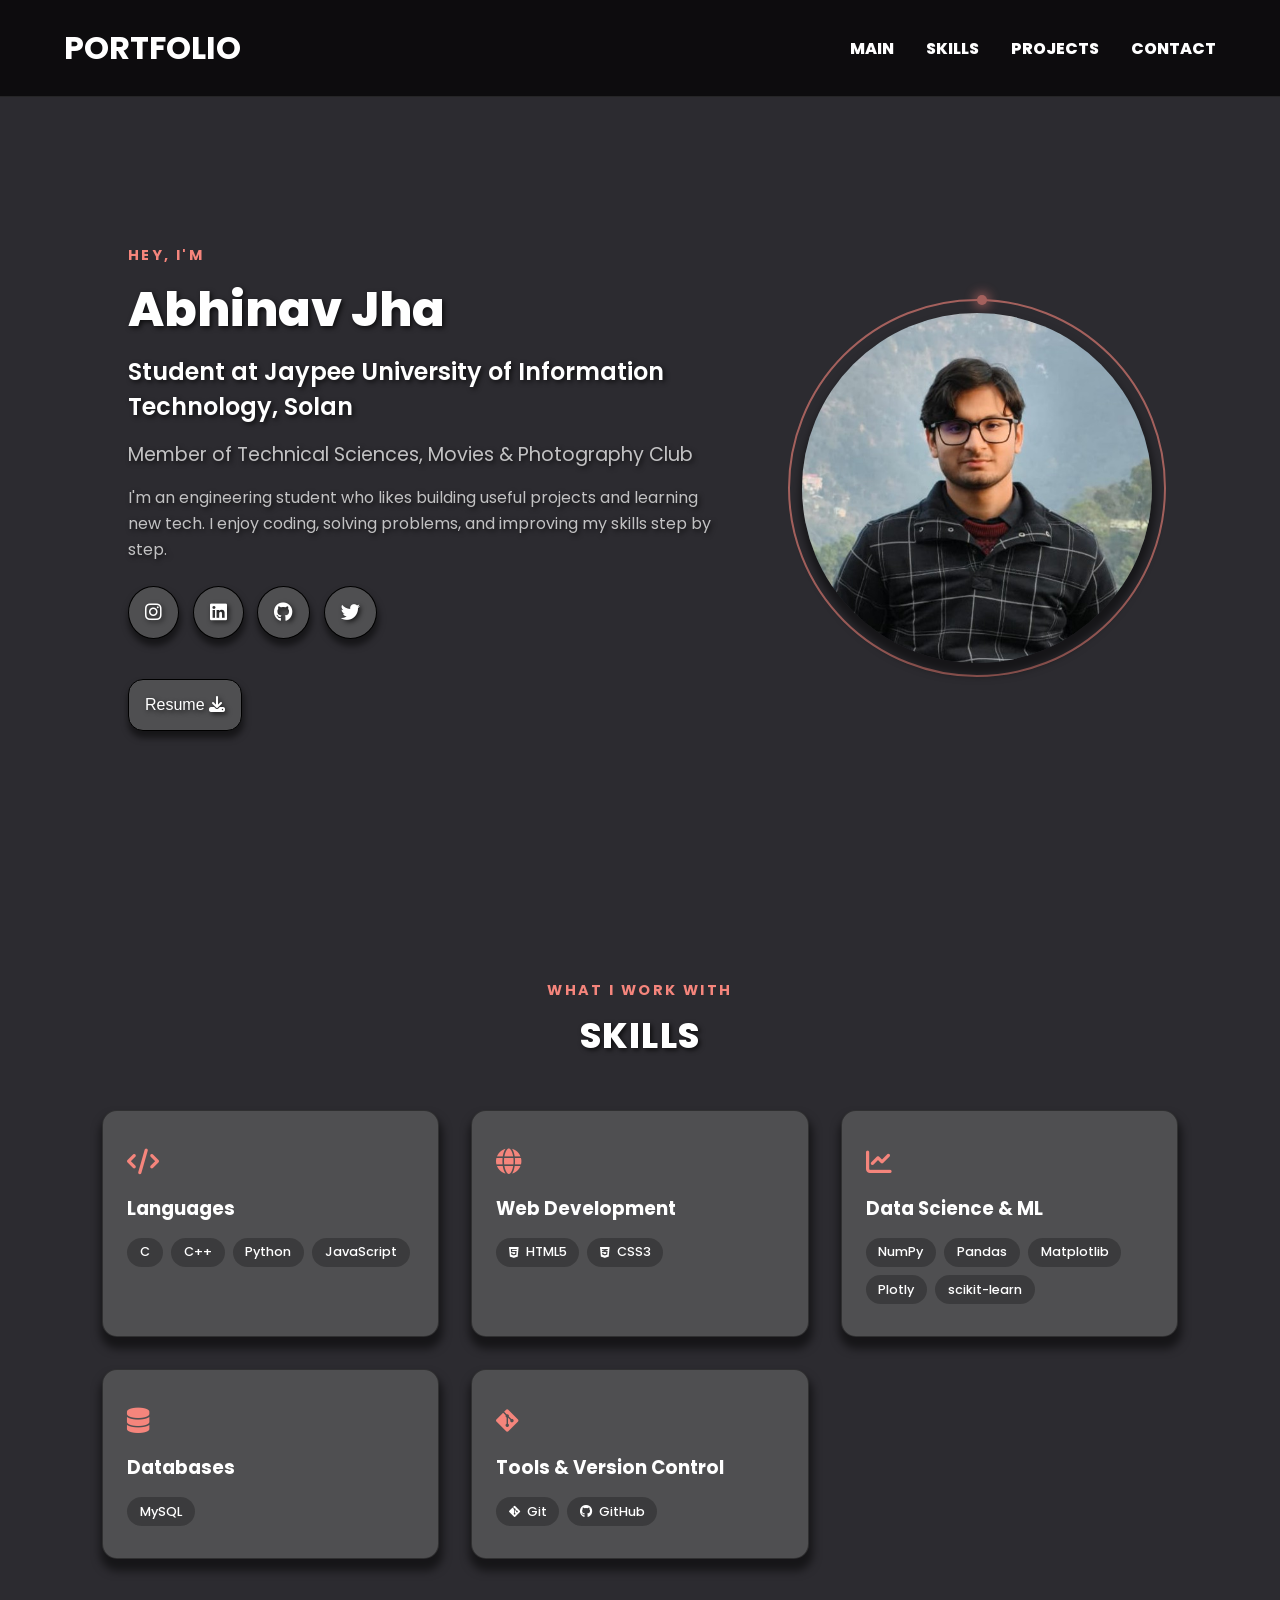
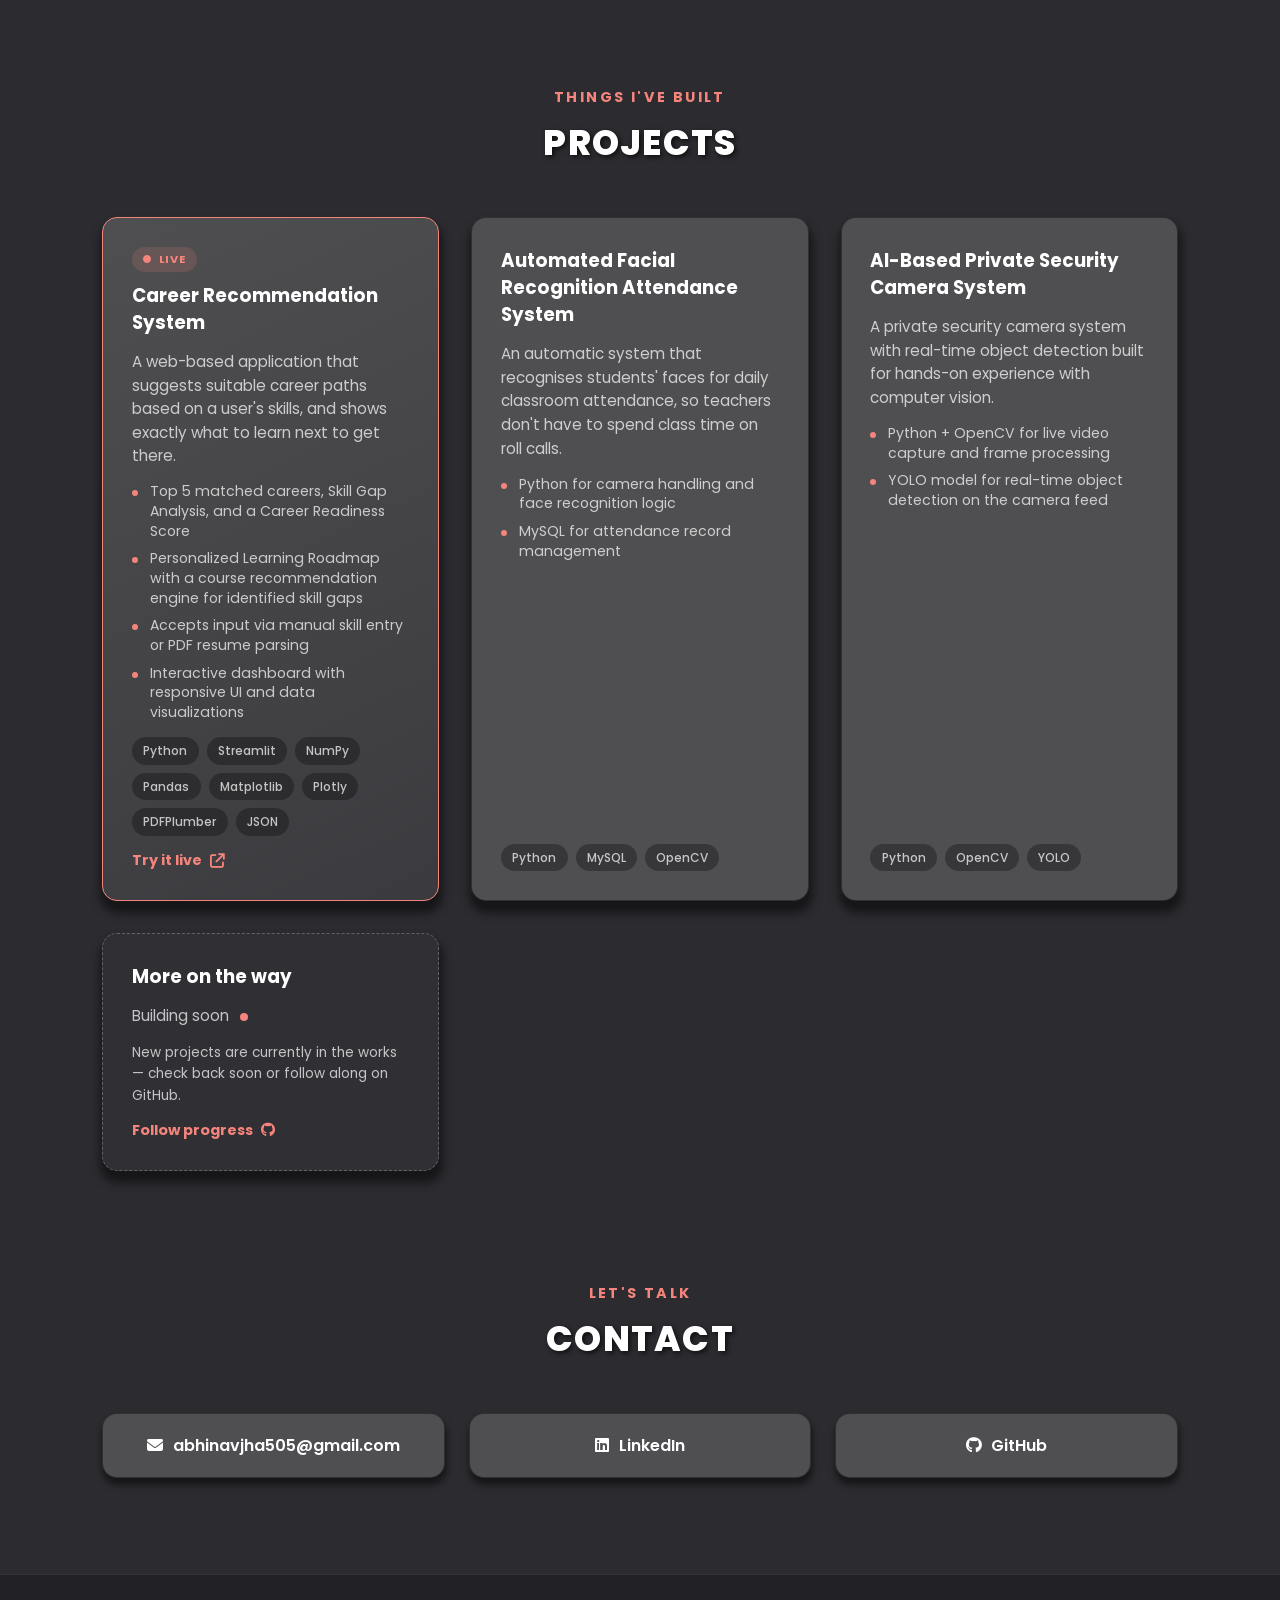
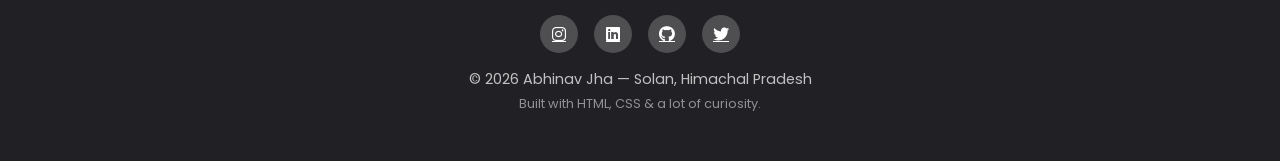
==== index2.html @ 5cd222de "Initial commit" ====
<!DOCTYPE html>
<html lang="en">
<head>
    <meta charset="UTF-8">
    <meta name="viewport" content="width=device-width, initial-scale=1.0">
    <link rel="stylesheet" href="style2.css">
    <link href="https://fonts.googleapis.com/css2?family=Poppins:wght@300;400;500;600;700;800&display=swap" rel="stylesheet">
    <link rel="stylesheet" href="https://cdnjs.cloudflare.com/ajax/libs/font-awesome/6.7.2/css/all.min.css"
    integrity="sha512-Evv84Mr4kqVGRNSgIGL/F/aIDqQb7xQ2vcrdIwxfjThSH8CSR7PBEakCr51Ck+w+/U6swU2Im1vVX0SVk9ABhg=="
    crossorigin="anonymous" referrerpolicy="no-referrer" />

    <title>Abhinav Jha | Portfolio</title>
</head>
<body>
    <nav class="navbar">
        <a class="textm" href="#title">PORTFOLIO</a>
        <ul class="nav-links" id="navLinks">
            <li><a href="#main">MAIN</a></li>
            <li><a href="#skills">SKILLS</a></li>
            <li><a href="#project">PROJECTS</a></li>
            <li><a href="#contact">CONTACT</a></li>
        </ul>
        <div class="hamburger" id="hamburger">
            <span></span>
            <span></span>
            <span></span>
        </div>
    </nav>

    <section id="firstsection">
        <div id="main" class="main reveal">
            <p class="eyebrow">Hey, I'm</p>
            <h1 id="name">Abhinav Jha</h1>
            <h2 id="info">Student at Jaypee University of Information Technology, Solan</h2>
            <h3 id="info1">Member of
                Technical Sciences, Movies &amp; Photography Club</h3>
            <p id="info2">I'm an engineering student who likes building useful projects and learning new tech. I enjoy coding, solving problems, and improving my skills step by step.</p>
            <div class="social-row">
                <a href="https://www.instagram.com/xabhinavjha?igsh=Z21vOGhhMjVqZWs4" target="_blank" rel="noopener"><i id="social" class="fab fa-instagram"></i></a>
                <a href="https://www.linkedin.com/in/abhinav-jha-a52386367" target="_blank" rel="noopener"><i id="social" class="fab fa-linkedin"></i></a>
                <a href="https://github.com/abhinavxjha" target="_blank" rel="noopener"><i id="social" class="fab fa-github"></i></a>
                <a href="https://twitter.com/iam_abhinavjha" target="_blank" rel="noopener"><i id="social" class="fab fa-twitter"></i></a>
            </div>
            <div><button id="downloadbtn"><a href="AbhinavJhaResume1.pdf" download>Resume <i class="fa-solid fa-download"></i></a></button></div>
        </div>
        <div id="profile-pic" class="reveal">
            <div class="pic-ring"></div>
            <img class="mine" src="Solancrop.jpeg" alt="Profile Picture" width="200" height="200">
        </div>
    </section>

    <section id="skills" class="skills">
        <p class="eyebrow center">What I work with</p>
        <h2>SKILLS</h2>
        <div class="skill">

            <div class="skill1 reveal">
                <div class="skill-icon"><i class="fa-solid fa-code"></i></div>
                <h3>Languages</h3>
                <div class="chips">
                    <span class="chip">C</span>
                    <span class="chip">C++</span>
                    <span class="chip">Python</span>
                    <span class="chip">JavaScript</span>
                </div>
            </div>

            <div class="skill1 reveal">
                <div class="skill-icon"><i class="fa-solid fa-globe"></i></div>
                <h3>Web Development</h3>
                <div class="chips">
                    <span class="chip"><i class="fa-brands fa-html5"></i> HTML5</span>
                    <span class="chip"><i class="fa-brands fa-css3-alt"></i> CSS3</span>
                </div>
            </div>

            <div class="skill1 reveal">
                <div class="skill-icon"><i class="fa-solid fa-chart-line"></i></div>
                <h3>Data Science &amp; ML</h3>
                <div class="chips">
                    <span class="chip">NumPy</span>
                    <span class="chip">Pandas</span>
                    <span class="chip">Matplotlib</span>
                    <span class="chip">Plotly</span>
                    <span class="chip">scikit-learn</span>
                </div>
            </div>

            <div class="skill1 reveal">
                <div class="skill-icon"><i class="fa-solid fa-database"></i></div>
                <h3>Databases</h3>
                <div class="chips">
                    <span class="chip">MySQL</span>
                </div>
            </div>

            <div class="skill1 reveal">
                <div class="skill-icon"><i class="fa-brands fa-git-alt"></i></div>
                <h3>Tools &amp; Version Control</h3>
                <div class="chips">
                    <span class="chip"><i class="fa-brands fa-git-alt"></i> Git</span>
                    <span class="chip"><i class="fa-brands fa-github"></i> GitHub</span>
                </div>
            </div>

        </div>
    </section>

    <section id="thirdsection">
        <div class="projects" id="project">
            <p class="eyebrow center">Things I've built</p>
            <h2>PROJECTS</h2>

            <div class="project-grid">

                <article class="project-card reveal featured">
                    <div class="project-top">
                        <span class="tag-live"><i class="fa-solid fa-circle"></i> Live</span>
                        <h3>Career Recommendation System</h3>
                    </div>
                    <p class="project-desc">A web-based application that suggests suitable career paths based on a user's skills, and shows exactly what to learn next to get there.</p>
                    <ul class="project-points">
                        <li>Top 5 matched careers, Skill Gap Analysis, and a Career Readiness Score</li>
                        <li>Personalized Learning Roadmap with a course recommendation engine for identified skill gaps</li>
                        <li>Accepts input via manual skill entry or PDF resume parsing</li>
                        <li>Interactive dashboard with responsive UI and data visualizations</li>
                    </ul>
                    <div class="stack-row">
                        <span class="stack-chip">Python</span>
                        <span class="stack-chip">Streamlit</span>
                        <span class="stack-chip">NumPy</span>
                        <span class="stack-chip">Pandas</span>
                        <span class="stack-chip">Matplotlib</span>
                        <span class="stack-chip">Plotly</span>
                        <span class="stack-chip">PDFPlumber</span>
                        <span class="stack-chip">JSON</span>
                    </div>
                    <a class="project-link" href="https://yourcareerrecommendationsystem.streamlit.app/" target="_blank" rel="noopener">
                        Try it live <i class="fa-solid fa-arrow-up-right-from-square"></i>
                    </a>
                </article>

                <article class="project-card reveal">
                    <div class="project-top">
                        <h3>Automated Facial Recognition Attendance System</h3>
                    </div>
                    <p class="project-desc">An automatic system that recognises students' faces for daily classroom attendance, so teachers don't have to spend class time on roll calls.</p>
                    <ul class="project-points">
                        <li>Python for camera handling and face recognition logic</li>
                        <li>MySQL for attendance record management</li>
                    </ul>
                    <div class="stack-row">
                        <span class="stack-chip">Python</span>
                        <span class="stack-chip">MySQL</span>
                        <span class="stack-chip">OpenCV</span>
                    </div>
                </article>

                <article class="project-card reveal">
                    <div class="project-top">
                        <h3>AI-Based Private Security Camera System</h3>
                    </div>
                    <p class="project-desc">A private security camera system with real-time object detection built for hands-on experience with computer vision.</p>
                    <ul class="project-points">
                        <li>Python + OpenCV for live video capture and frame processing</li>
                        <li>YOLO model for real-time object detection on the camera feed</li>
                    </ul>
                    <div class="stack-row">
                        <span class="stack-chip">Python</span>
                        <span class="stack-chip">OpenCV</span>
                        <span class="stack-chip">YOLO</span>
                    </div>
                </article>

                <article class="project-card reveal coming-soon">
                    <div class="project-top">
                        <h3>More on the way</h3>
                    </div>
                    <p class="project-desc">Building soon <span class="pulse-dot"></span></p>
                    <p class="project-desc small">New projects are currently in the works — check back soon or follow along on GitHub.</p>
                    <a class="project-link" href="https://github.com/abhinavxjha" target="_blank" rel="noopener">
                        Follow progress <i class="fa-brands fa-github"></i>
                    </a>
                </article>

            </div>
        </div>
    </section>

    <section id="contact" class="contacts">
        <p class="eyebrow center">Let's talk</p>
        <h2>CONTACT</h2>
        <div class="contact">
            <div class="contact1"><a href="mailto:abhinavjha505@gmail.com"><i class="fa-solid fa-envelope"></i> abhinavjha505@gmail.com</a></div>
            <div class="contact1"><a href="https://www.linkedin.com/in/abhinav-jha-a52386367" target="_blank" rel="noopener"><i class="fa-brands fa-linkedin"></i> LinkedIn</a></div>
            <div class="contact1"><a href="https://github.com/abhinavxjha" target="_blank" rel="noopener"><i class="fa-brands fa-github"></i> GitHub</a></div>
        </div>
    </section>

    <footer class="site-footer">
        <div class="footer-social">
            <a href="https://www.instagram.com/xabhinavjha?igsh=Z21vOGhhMjVqZWs4" target="_blank" rel="noopener"><i class="fab fa-instagram"></i></a>
            <a href="https://www.linkedin.com/in/abhinav-jha-a52386367" target="_blank" rel="noopener"><i class="fab fa-linkedin"></i></a>
            <a href="https://github.com/abhinavxjha" target="_blank" rel="noopener"><i class="fab fa-github"></i></a>
            <a href="https://twitter.com/iam_abhinavjha" target="_blank" rel="noopener"><i class="fab fa-twitter"></i></a>
        </div>
        <p>&copy; <span id="year"></span> Abhinav Jha &mdash; Solan, Himachal Pradesh</p>
        <p class="footer-sub">Built with HTML, CSS &amp; a lot of curiosity.</p>
    </footer>

    <a href="#title" class="back-to-top" id="backToTop" aria-label="Back to top"><i class="fa-solid fa-arrow-up"></i></a>

    <script src="app2.js"></script>
</body>
</html>
---- style2.css ----
:root {
    --bg: #2c2b30;
    --card: #4f4f51;
    --card-soft: #3b3a3e;
    --accent: #f5857c;
    --text: #ffffff;
    --muted: rgba(255, 255, 255, 0.72);
    --shadow: 1px 9px 9px 3px rgba(0, 0, 0, 0.5);
    --shadow-soft: 1px 6px 6px 1px rgba(0, 0, 0, 0.5);
}

* {
    margin: 0;
    padding: 0;
    box-sizing: border-box;
}

html {
    scroll-behavior: smooth;
}

body {
    font-family: Poppins, sans-serif;
    background-color: var(--bg);
    overflow-x: hidden;
    max-width: 100%;
    animation: page-pop 0.85s cubic-bezier(0.16, 1, 0.3, 1) both;
    transform-origin: top center;
}

@keyframes page-pop {
    0% {
        opacity: 0;
        transform: scale(0.975) translateY(18px);
        filter: blur(4px);
    }
    60% {
        opacity: 1;
        transform: scale(1.01) translateY(0);
        filter: blur(0);
    }
    100% {
        opacity: 1;
        transform: scale(1) translateY(0);
        filter: blur(0);
    }
}

/* ---------- Navbar ---------- */

.navbar {
    background-color: rgba(0, 0, 0, 0.7);
    color: white;
    justify-content: space-between;
    position: fixed;
    width: 100%;
    display: flex;
    align-items: center;
    gap: 2rem;
    z-index: 1000;
    top: 0;
    padding: 1.5rem 5%;
    backdrop-filter: blur(10px);
    -webkit-backdrop-filter: blur(10px);
    border-bottom: 1px solid rgba(255, 255, 255, 0.1);
}

.textm {
    text-decoration: none;
    color: white;
    font-size: 2rem;
    font-weight: bold;
    position: relative;
}

.nav-links {
    cursor: pointer;
    display: flex;
    gap: 2rem;
    list-style: none;
}

.nav-links a {
    text-decoration: none;
    color: white;
    font-size: 1rem;
    font-weight: 800;
    position: relative;
    transition: all 0.3s ease;
}

.nav-links a:hover {
    color: var(--accent);
    transform: scale(1.2);
}

.hamburger {
    display: none;
    flex-direction: column;
    gap: 5px;
    cursor: pointer;
    z-index: 1100;
}

.hamburger span {
    width: 26px;
    height: 3px;
    background: white;
    border-radius: 2px;
    transition: all 0.3s ease;
}

.hamburger.active span:nth-child(1) {
    transform: translateY(8px) rotate(45deg);
}

.hamburger.active span:nth-child(2) {
    opacity: 0;
}

.hamburger.active span:nth-child(3) {
    transform: translateY(-8px) rotate(-45deg);
}

/* ---------- Hero ---------- */

#firstsection {
    display: flex;
    align-items: center;
    justify-content: space-between;
    min-height: 100vh;
    padding: 12% 10% 6%;
    color: white;
    gap: 3rem;
}

.main {
    flex: 1;
    padding-right: 2rem;
}

.eyebrow {
    color: var(--accent);
    font-weight: 700;
    letter-spacing: 0.15rem;
    text-transform: uppercase;
    font-size: 0.9rem;
    margin-bottom: 0.5rem;
}

.eyebrow.center {
    text-align: center;
}

#profile-pic {
    flex: 0 0 auto;
    display: flex;
    align-items: center;
    justify-content: center;
    position: relative;
    width: 350px;
    height: 350px;
}

.pic-ring {
    position: absolute;
    inset: -14px;
    border-radius: 50%;
    border: 2px solid var(--accent);
    opacity: 0.6;
    animation: spin 14s linear infinite;
}

.pic-ring::before {
    content: "";
    position: absolute;
    top: -6px;
    left: 50%;
    width: 10px;
    height: 10px;
    border-radius: 50%;
    background: var(--accent);
    box-shadow: 0 0 12px 2px var(--accent);
}

@keyframes spin {
    from { transform: rotate(0deg); }
    to { transform: rotate(360deg); }
}

.mine {
    border-radius: 50%;
    width: 350px;
    height: 350px;
    object-fit: cover;
    box-shadow: var(--shadow);
    transition: transform 0.4s ease;
    position: relative;
}

#profile-pic:hover .mine {
    transform: scale(1.04);
}

#name {
    font-size: 3rem;
    margin-bottom: 0.5rem;
    font-weight: 800;
    text-shadow: 2px 2px 5px rgba(0, 0, 0, 0.7);
}

#info {
    font-size: 1.5rem;
    margin-bottom: 1rem;
    font-weight: 600;
    max-width: 600px;
    text-shadow: 2px 2px 5px rgba(0, 0, 0, 0.7);
}

#info1 {
    font-size: 1.2rem;
    margin-bottom: 1rem;
    max-width: 600px;
    color: var(--muted);
    font-weight: 400;
    text-shadow: 2px 2px 5px rgba(0, 0, 0, 0.7);
}

#info2 {
    margin-bottom: 1.5rem;
    max-width: 600px;
    color: var(--muted);
    line-height: 1.6;
    text-shadow: 2px 2px 5px rgba(0, 0, 0, 0.7);
}

.social-row {
    margin-bottom: 0.5rem;
}

/* ---------- Skills ---------- */

.skills {
    padding: 5rem 8% 6rem;
    text-align: center;
    font-size: 1.5rem;
    color: white;
}

.skills h2,
.projects h2,
.contacts h2 {
    text-shadow: 2px 2px 5px rgba(0, 0, 0, 0.7);
    font-size: 2.2rem;
    font-weight: 800;
    letter-spacing: 0.08rem;
    margin-bottom: 3rem;
}

.skill {
    display: grid;
    grid-template-columns: repeat(auto-fit, minmax(250px, 1fr));
    gap: 2rem;
}

.skill1 {
    padding: 2rem 1.5rem;
    border-radius: 15px;
    border: 1px solid rgba(0, 0, 0, 0.4);
    font-size: 1rem;
    background-color: var(--card);
    transition: all 0.3s ease;
    box-shadow: var(--shadow);
    text-align: left;
    cursor: pointer;
}

.skill1:hover {
    background-color: var(--accent);
    color: black;
    text-shadow: none;
    box-shadow: none;
    transform: translateY(-8px);
}

.skill1:hover h3,
.skill1:hover .skill-icon,
.skill1:hover .chip {
    color: inherit;
}

.skill-icon {
    font-size: 1.6rem;
    color: var(--accent);
    margin-bottom: 0.8rem;
    transition: color 0.3s ease;
}

.skill1:hover .skill-icon {
    color: black;
}

.skill1 h3 {
    font-size: 1.15rem;
    margin-bottom: 1rem;
    font-weight: 700;
}

.chips {
    display: flex;
    flex-wrap: wrap;
    gap: 0.5rem;
}

.chip {
    background: rgba(0, 0, 0, 0.25);
    border-radius: 20px;
    padding: 0.35rem 0.8rem;
    font-size: 0.8rem;
    font-weight: 500;
    display: inline-flex;
    align-items: center;
    gap: 0.4rem;
    transition: background 0.3s ease;
}

.skill1:hover .chip {
    background: rgba(0, 0, 0, 0.15);
}

/* ---------- Projects ---------- */

#thirdsection {
    padding: 2rem 8% 5rem;
}

.projects {
    text-align: center;
    color: white;
}

.project-grid {
    display: grid;
    grid-template-columns: repeat(auto-fit, minmax(280px, 1fr));
    gap: 2rem;
    text-align: left;
}

.project-card {
    background-color: var(--card);
    border-radius: 15px;
    padding: 1.8rem;
    box-shadow: var(--shadow);
    transition: all 0.3s ease;
    display: flex;
    flex-direction: column;
    gap: 0.9rem;
    border: 1px solid rgba(0, 0, 0, 0.4);
    cursor: pointer;
}

.project-card:hover {
    background-color: var(--accent);
    color: black;
    text-shadow: none;
    box-shadow: none;
    transform: translateY(-8px);
    border-color: var(--accent);
}

.project-card.featured {
    border: 1px solid var(--accent);
    background: linear-gradient(155deg, var(--card) 0%, var(--card-soft) 100%);
}

.project-card.featured:hover {
    background: var(--accent);
}

.project-top {
    display: flex;
    flex-direction: column;
    gap: 0.6rem;
}

.project-top h3 {
    font-size: 1.15rem;
    font-weight: 700;
    color: white;
}

.project-card:hover .project-top h3,
.project-card:hover .project-desc,
.project-card:hover .project-points li,
.project-card:hover .stack-chip,
.project-card:hover .project-link,
.project-card:hover .tag-live {
    color: inherit;
}

.project-card:hover .tag-live {
    background: rgba(0, 0, 0, 0.12);
}

.tag-live {
    align-self: flex-start;
    background: rgba(245, 133, 124, 0.15);
    color: var(--accent);
    font-size: 0.7rem;
    font-weight: 700;
    letter-spacing: 0.05rem;
    text-transform: uppercase;
    padding: 0.25rem 0.7rem;
    border-radius: 20px;
    display: inline-flex;
    align-items: center;
    gap: 0.4rem;
}

.tag-live i {
    font-size: 0.5rem;
    animation: pulse 1.6s infinite;
}

@keyframes pulse {
    0% { opacity: 1; }
    50% { opacity: 0.3; }
    100% { opacity: 1; }
}

.project-desc {
    color: var(--muted);
    font-size: 0.95rem;
    line-height: 1.55;
}

.project-desc.small {
    font-size: 0.85rem;
}

.project-points {
    list-style: none;
    display: flex;
    flex-direction: column;
    gap: 0.5rem;
}

.project-points li {
    font-size: 0.88rem;
    color: var(--muted);
    padding-left: 1.1rem;
    position: relative;
    line-height: 1.4;
}

.project-points li::before {
    content: "";
    position: absolute;
    left: 0;
    top: 0.5rem;
    width: 6px;
    height: 6px;
    border-radius: 50%;
    background: var(--accent);
}

.stack-row {
    display: flex;
    flex-wrap: wrap;
    gap: 0.5rem;
    margin-top: auto;
}

.stack-chip {
    background: rgba(0, 0, 0, 0.3);
    color: var(--muted);
    font-size: 0.75rem;
    font-weight: 500;
    padding: 0.3rem 0.7rem;
    border-radius: 20px;
    transition: all 0.3s ease;
}

.project-card:hover .stack-chip {
    background: rgba(0, 0, 0, 0.2);
    color: white;
}

.project-link {
    align-self: flex-start;
    text-decoration: none;
    color: var(--accent);
    font-weight: 700;
    font-size: 0.9rem;
    display: inline-flex;
    align-items: center;
    gap: 0.5rem;
    transition: all 0.3s ease;
}

.project-link:hover {
    color: white;
    gap: 0.8rem;
}

.project-card.coming-soon {
    justify-content: center;
    align-items: flex-start;
    border-style: dashed;
    border-color: rgba(255, 255, 255, 0.25);
    background: rgba(255, 255, 255, 0.02);
}

.project-card.coming-soon:hover {
    border-color: var(--accent);
}

.pulse-dot {
    display: inline-block;
    width: 8px;
    height: 8px;
    border-radius: 50%;
    background: var(--accent);
    margin-left: 0.4rem;
    animation: pulse 1.4s infinite;
}

/* ---------- Contact ---------- */

.contacts {
    padding: 2rem 8% 6rem;
    text-align: center;
    color: white;
}

.contact {
    display: grid;
    grid-template-columns: repeat(auto-fit, minmax(230px, 1fr));
    gap: 1.5rem;
}

.contact1 {
    padding: 1.2rem;
    border-radius: 15px;
    border: 1px solid rgba(0, 0, 0, 0.4);
    font-size: 1rem;
    font-weight: 600;
    background-color: var(--card);
    transition: all 0.3s ease;
    box-shadow: var(--shadow-soft);
}

.contact1 a {
    text-decoration: none;
    color: inherit;
    display: flex;
    align-items: center;
    justify-content: center;
    gap: 0.6rem;
}

.contact1:hover {
    background-color: var(--accent);
    color: black;
    text-shadow: none;
    box-shadow: none;
    transform: translateY(-6px);
}

/* ---------- Social icons & button ---------- */

#social {
    padding: 1rem;
    border-radius: 50%;
    border: 0.5px solid black;
    font-size: 1.2rem;
    text-shadow: 2px 2px 5px rgba(0, 0, 0, 0.7);
    color: white;
    transition: all 0.3s ease;
    margin-right: 0.6rem;
    background-color: var(--card);
    box-shadow: var(--shadow-soft);
}

#social:hover {
    transform: scale(1.2);
    color: black;
    background-color: var(--accent);
    text-shadow: none;
    box-shadow: none;
}

#downloadbtn {
    margin-top: 2rem;
    color: white;
    border: 1px solid black;
    background-color: var(--card);
    padding: 1rem;
    border-radius: 15px;
    font-size: 1rem;
    cursor: pointer;
    transition: all 0.3s ease;
    text-shadow: 2px 2px 5px rgba(0, 0, 0, 0.7);
    box-shadow: var(--shadow-soft);
}

#downloadbtn a {
    text-decoration: none;
    color: inherit;
}

#downloadbtn:hover {
    background-color: var(--accent);
    color: black;
    text-shadow: none;
    box-shadow: none;
    transform: scale(1.1);
}

/* ---------- Footer ---------- */

.site-footer {
    text-align: center;
    padding: 2.5rem 5% 3rem;
    color: var(--muted);
    background: rgba(0, 0, 0, 0.25);
    border-top: 1px solid rgba(255, 255, 255, 0.08);
    font-size: 0.9rem;
}

.footer-social {
    display: flex;
    justify-content: center;
    gap: 1rem;
    margin-bottom: 1rem;
}

.footer-social a {
    color: white;
    font-size: 1rem;
    width: 38px;
    height: 38px;
    border-radius: 50%;
    background: var(--card);
    display: flex;
    align-items: center;
    justify-content: center;
    transition: all 0.3s ease;
}

.footer-social a:hover {
    background: var(--accent);
    color: black;
    transform: translateY(-4px);
}

.footer-sub {
    margin-top: 0.3rem;
    font-size: 0.8rem;
    opacity: 0.7;
}

/* ---------- Back to top ---------- */

.back-to-top {
    position: fixed;
    bottom: 1.8rem;
    right: 1.8rem;
    width: 46px;
    height: 46px;
    border-radius: 50%;
    background: var(--accent);
    color: black;
    display: flex;
    align-items: center;
    justify-content: center;
    text-decoration: none;
    box-shadow: var(--shadow-soft);
    opacity: 0;
    pointer-events: none;
    transform: translateY(10px);
    transition: all 0.3s ease;
    z-index: 900;
}

.back-to-top.visible {
    opacity: 1;
    pointer-events: auto;
    transform: translateY(0);
}

.back-to-top:hover {
    transform: translateY(-4px) scale(1.08);
}

/* ---------- Scroll reveal ---------- */

.reveal {
    opacity: 0;
    transform: translateY(30px);
    transition: opacity 0.7s ease, transform 0.7s ease;
}

.reveal.in-view {
    opacity: 1;
    transform: translateY(0);
}

@media (prefers-reduced-motion: reduce) {
    body {
        animation: none;
        transform: none;
    }

    .reveal {
        opacity: 1;
        transform: none;
        transition: none;
    }
    .pic-ring {
        animation: none;
    }
}

/* ---------- Responsive ---------- */

@media (max-width: 992px) {
    #firstsection {
        padding: 10% 6% 5%;
    }

    #name {
        font-size: 2.5rem;
    }
}

@media (max-width: 768px) {
    .nav-links {
        position: fixed;
        top: 0;
        right: 0;
        height: 100vh;
        width: 65%;
        max-width: 300px;
        background: rgba(0, 0, 0, 0.92);
        flex-direction: column;
        justify-content: center;
        align-items: center;
        gap: 2.5rem;
        transform: translateX(100%);
        transition: transform 0.35s ease;
    }

    .nav-links.active {
        transform: translateX(0);
    }

    .hamburger {
        display: flex;
    }

    #firstsection {
        flex-direction: column-reverse;
        text-align: center;
        padding: 7rem 6% 4rem;
        min-height: auto;
        gap: 2.5rem;
    }

    .main {
        padding-right: 0;
    }

    #info, #info2, #info1 {
        margin-left: auto;
        margin-right: auto;
    }

    #profile-pic {
        width: 220px;
        height: 220px;
    }

    .mine {
        width: 220px;
        height: 220px;
    }

    #name {
        font-size: 2.2rem;
    }

    #info {
        font-size: 1.2rem;
    }

    .skills, .contacts {
        padding: 3.5rem 6% 4rem;
    }

    #thirdsection {
        padding: 1rem 6% 4rem;
    }
}

@media (max-width: 480px) {
    .textm {
        font-size: 1.5rem;
    }

    #name {
        font-size: 1.8rem;
    }

    #info {
        font-size: 1.05rem;
    }

    .skill1, .project-card, .contact1 {
        padding: 1.3rem;
    }

    .back-to-top {
        width: 40px;
        height: 40px;
        right: 1.2rem;
        bottom: 1.2rem;
    }
}
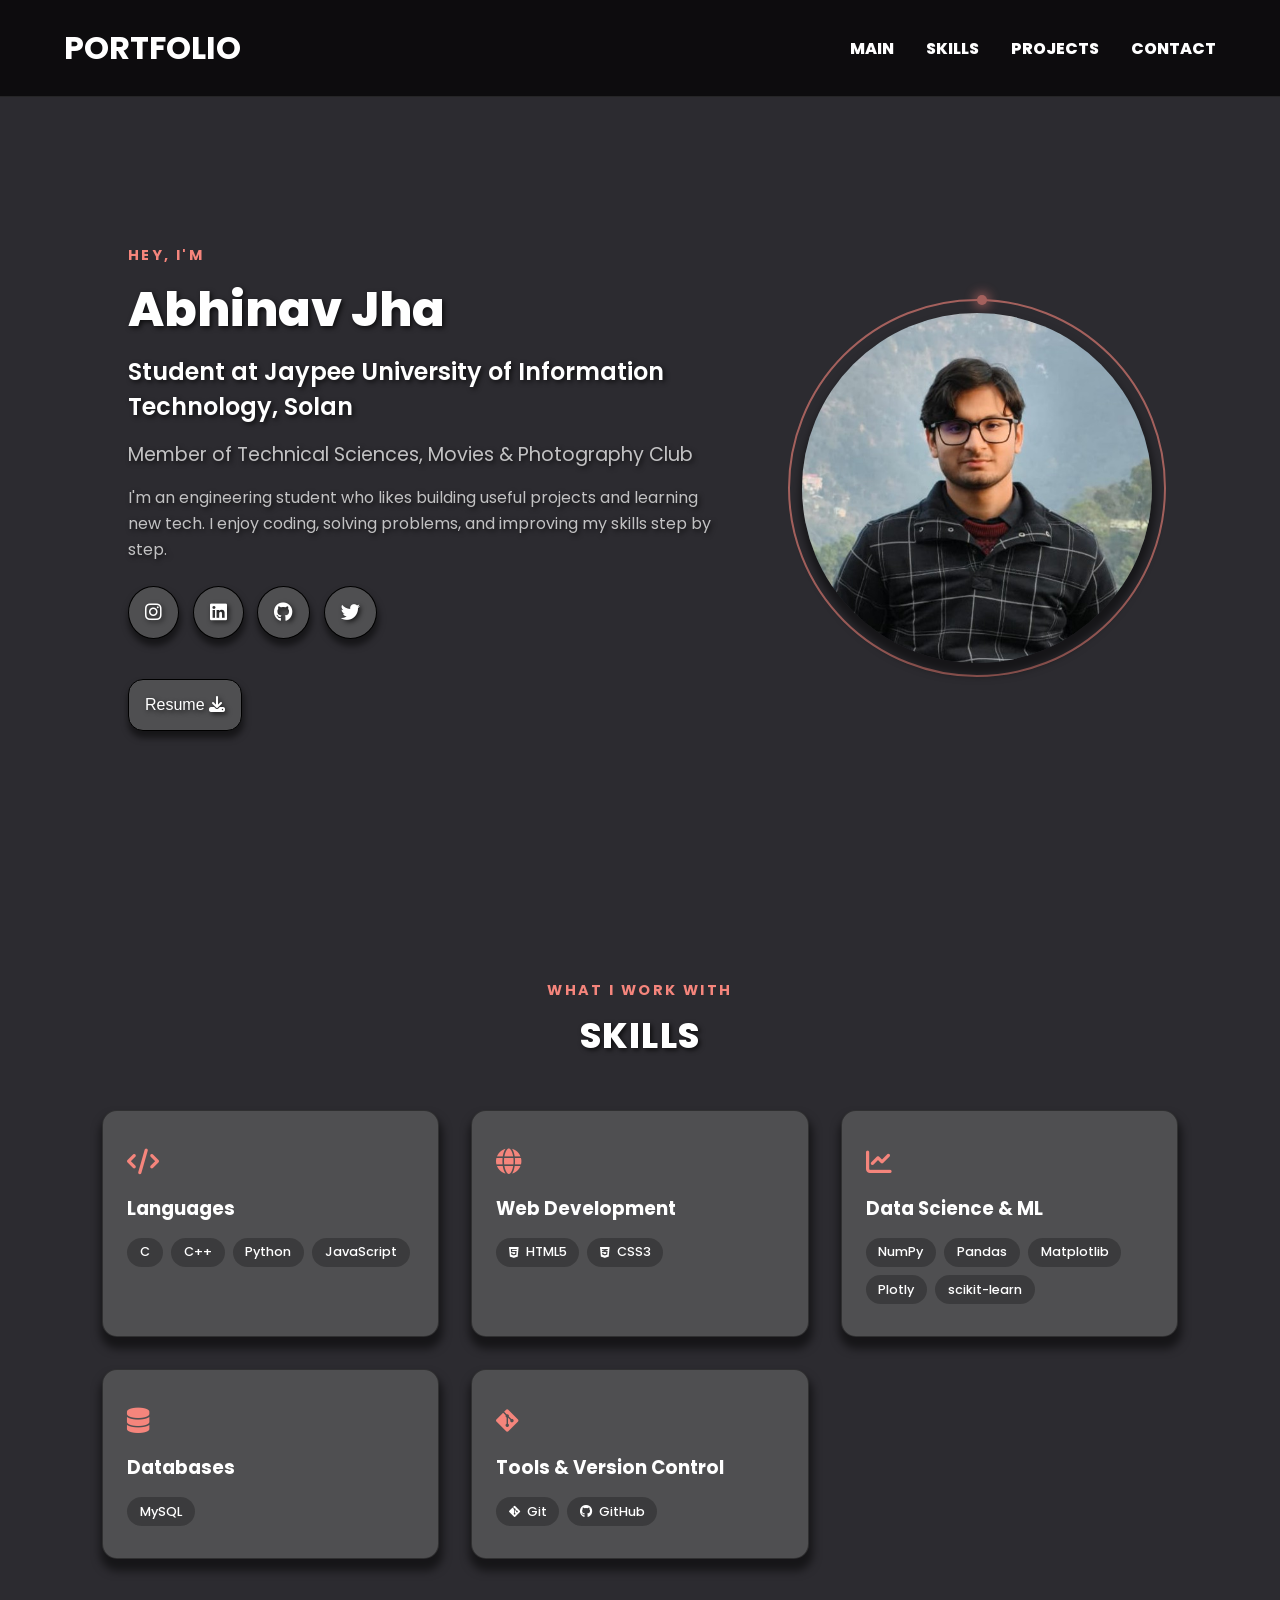
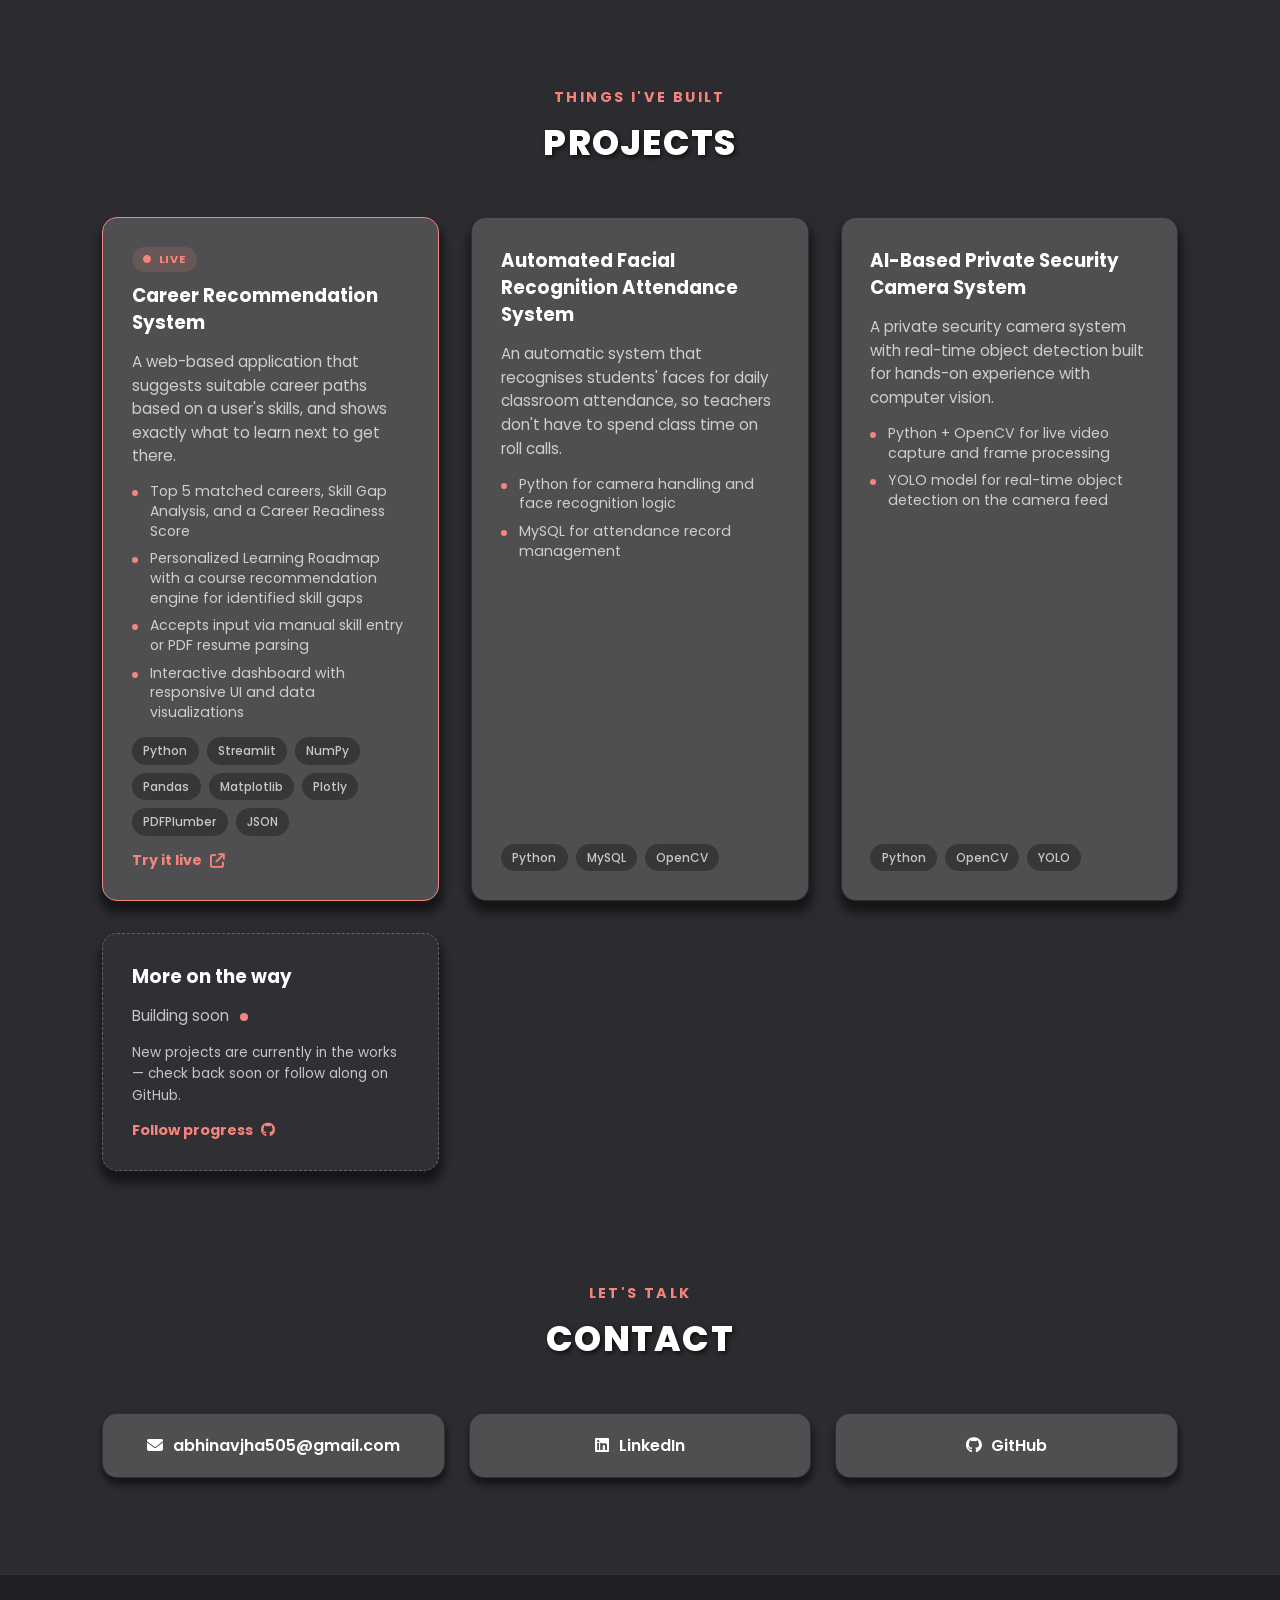
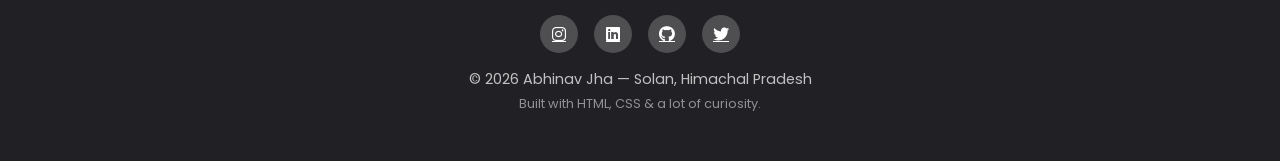
==== commit d0ada40d: "Fixed some major bugs" ====
--- a/index2.html
+++ b/index2.html
@@ -13,7 +13,7 @@
 </head>
 <body>
     <nav class="navbar">
-        <a class="textm" href="#title">PORTFOLIO</a>
+        <a class="textm" href="#firstsection">PORTFOLIO</a>
         <ul class="nav-links" id="navLinks">
             <li><a href="#main">MAIN</a></li>
             <li><a href="#skills">SKILLS</a></li>
@@ -41,11 +41,11 @@
                 <a href="https://github.com/abhinavxjha" target="_blank" rel="noopener"><i id="social" class="fab fa-github"></i></a>
                 <a href="https://twitter.com/iam_abhinavjha" target="_blank" rel="noopener"><i id="social" class="fab fa-twitter"></i></a>
             </div>
-            <div><button id="downloadbtn"><a href="AbhinavJhaResume1.pdf" download>Resume <i class="fa-solid fa-download"></i></a></button></div>
+            <div><button id="downloadbtn"><a href="assets\AbhinavJhaResume1.pdf" download>Resume <i class="fa-solid fa-download"></i></a></button></div>
         </div>
         <div id="profile-pic" class="reveal">
             <div class="pic-ring"></div>
-            <img class="mine" src="Solancrop.jpeg" alt="Profile Picture" width="200" height="200">
+            <img class="mine" src="images\Solancrop.jpeg" alt="Profile Picture" width="200" height="200">
         </div>
     </section>
 
@@ -208,7 +208,7 @@
         <p class="footer-sub">Built with HTML, CSS &amp; a lot of curiosity.</p>
     </footer>
 
-    <a href="#title" class="back-to-top" id="backToTop" aria-label="Back to top"><i class="fa-solid fa-arrow-up"></i></a>
+    <a href="#firstsection" class="back-to-top" id="backToTop" aria-label="Back to top"><i class="fa-solid fa-arrow-up"></i></a>
 
     <script src="app2.js"></script>
 </body>
--- a/style2.css
+++ b/style2.css
@@ -269,7 +269,7 @@
     border: 1px solid rgba(0, 0, 0, 0.4);
     font-size: 1rem;
     background-color: var(--card);
-    transition: all 0.3s ease;
+    transition: background-color 0.45s ease, color 0.45s ease, border-color 0.45s ease, box-shadow 0.45s ease, transform 0.3s ease;
     box-shadow: var(--shadow);
     text-align: left;
     cursor: pointer;
@@ -293,7 +293,7 @@
     font-size: 1.6rem;
     color: var(--accent);
     margin-bottom: 0.8rem;
-    transition: color 0.3s ease;
+    transition: color 0.45s ease;
 }
 
 .skill1:hover .skill-icon {
@@ -321,7 +321,7 @@
     display: inline-flex;
     align-items: center;
     gap: 0.4rem;
-    transition: background 0.3s ease;
+    transition: background 0.45s ease, color 0.45s ease;
 }
 
 .skill1:hover .chip {
@@ -351,7 +351,7 @@
     border-radius: 15px;
     padding: 1.8rem;
     box-shadow: var(--shadow);
-    transition: all 0.3s ease;
+    transition: background-color 0.45s ease, background 0.45s ease, color 0.45s ease, border-color 0.45s ease, box-shadow 0.45s ease, transform 0.3s ease;
     display: flex;
     flex-direction: column;
     gap: 0.9rem;
@@ -370,11 +370,11 @@
 
 .project-card.featured {
     border: 1px solid var(--accent);
-    background: linear-gradient(155deg, var(--card) 0%, var(--card-soft) 100%);
+    background-color: var(--card);
 }
 
 .project-card.featured:hover {
-    background: var(--accent);
+    background-color: var(--accent);
 }
 
 .project-top {
@@ -387,6 +387,7 @@
     font-size: 1.15rem;
     font-weight: 700;
     color: white;
+    transition: color 0.45s ease;
 }
 
 .project-card:hover .project-top h3,
@@ -415,6 +416,7 @@
     display: inline-flex;
     align-items: center;
     gap: 0.4rem;
+    transition: background 0.45s ease, color 0.45s ease;
 }
 
 .tag-live i {
@@ -432,6 +434,7 @@
     color: var(--muted);
     font-size: 0.95rem;
     line-height: 1.55;
+    transition: color 0.45s ease;
 }
 
 .project-desc.small {
@@ -451,6 +454,7 @@
     padding-left: 1.1rem;
     position: relative;
     line-height: 1.4;
+    transition: color 0.45s ease;
 }
 
 .project-points li::before {
@@ -461,7 +465,12 @@
     width: 6px;
     height: 6px;
     border-radius: 50%;
-    background: var(--accent);
+    background-color: var(--accent);
+    transition: background-color 0.45s ease;
+}
+
+.project-card:hover .project-points li::before {
+    background-color: black;
 }
 
 .stack-row {
@@ -478,7 +487,7 @@
     font-weight: 500;
     padding: 0.3rem 0.7rem;
     border-radius: 20px;
-    transition: all 0.3s ease;
+    transition: background 0.45s ease, color 0.45s ease;
 }
 
 .project-card:hover .stack-chip {
@@ -495,7 +504,11 @@
     display: inline-flex;
     align-items: center;
     gap: 0.5rem;
-    transition: all 0.3s ease;
+    transition: color 0.45s ease, gap 0.45s ease;
+}
+
+.project-card:hover .project-link {
+    gap: 0.8rem;
 }
 
 .project-link:hover {
@@ -508,11 +521,24 @@
     align-items: flex-start;
     border-style: dashed;
     border-color: rgba(255, 255, 255, 0.25);
-    background: rgba(255, 255, 255, 0.02);
+    background-color: rgba(255, 255, 255, 0.02);
 }
 
 .project-card.coming-soon:hover {
+    background-color: var(--accent);
     border-color: var(--accent);
+}
+
+.project-card.coming-soon .project-top h3,
+.project-card.coming-soon .project-desc,
+.project-card.coming-soon .project-link {
+    transition: color 0.45s ease;
+}
+
+.project-card.coming-soon:hover .project-link,
+.project-card.coming-soon .project-link:hover {
+    color: black;
+    transition: color 0.45s ease, gap 0.45s ease;
 }
 
 .pulse-dot {
@@ -520,9 +546,14 @@
     width: 8px;
     height: 8px;
     border-radius: 50%;
-    background: var(--accent);
+    background-color: var(--accent);
     margin-left: 0.4rem;
     animation: pulse 1.4s infinite;
+    transition: background-color 0.45s ease;
+}
+
+.project-card.coming-soon:hover .pulse-dot {
+    background-color: black;
 }
 
 /* ---------- Contact ---------- */
@@ -701,9 +732,19 @@
     transition: opacity 0.7s ease, transform 0.7s ease;
 }
 
+.skill1.reveal,
+.project-card.reveal {
+    transition: opacity 0.7s ease, transform 0.7s ease, background-color 0.45s ease, color 0.45s ease, border-color 0.45s ease, box-shadow 0.45s ease;
+}
+
 .reveal.in-view {
     opacity: 1;
     transform: translateY(0);
+}
+
+.skill1.reveal.in-view:hover,
+.project-card.reveal.in-view:hover {
+    transform: translateY(-8px);
 }
 
 @media (prefers-reduced-motion: reduce) {
